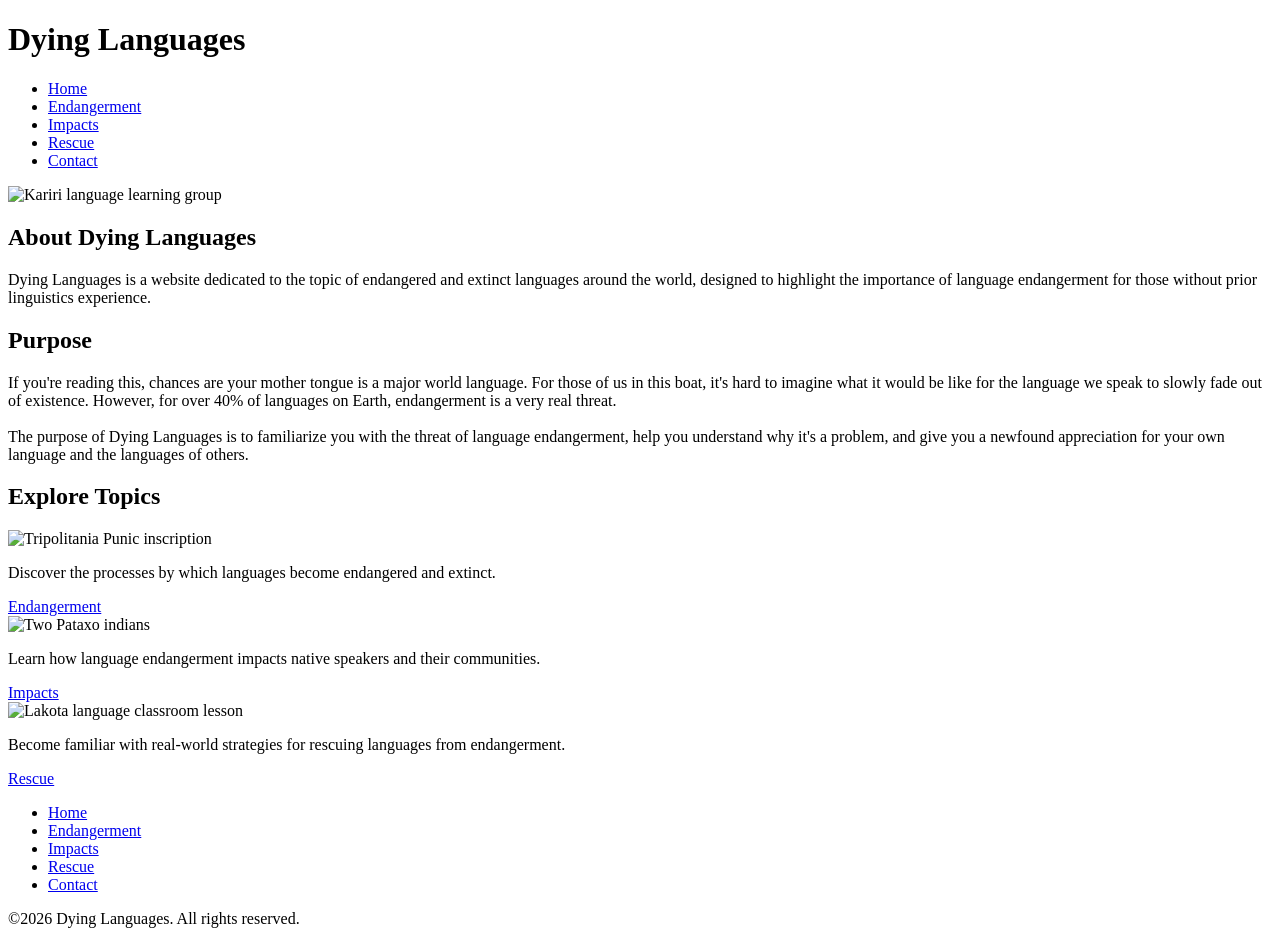
==== index.html @ ae824c7a "Rename Dying Languages/index.html to index.html" ====
<!DOCTYPE html>
<html lang="en">
<head>
    <meta charset="UTF-8">
    <meta name="viewport" content="width=device-width, initial-scale=1.0">
    <title>Dying Languages</title>
    <link rel="stylesheet" type="text/css" href="style.css">
    <link rel="icon" type="image/x-icon" href="/images/favicon.png">
    <link rel="preconnect" href="https://fonts.googleapis.com">
    <link rel="preconnect" href="https://fonts.gstatic.com" crossorigin>
    <link href="https://fonts.googleapis.com/css2?family=Fraunces:ital,opsz,wght@0,9..144,100..900;1,9..144,100..900&family=Manrope:wght@200..800&display=swap" rel="stylesheet">
</head>

<body>

    <header>

        <h1>Dying Languages</h1>

        <nav>

            <ul>
                <li><a href="index.html">Home</a></li>
                <li><a href="endangerment.html">Endangerment</a></li>
                <li><a href="impacts.html">Impacts</a></li>
                <li><a href="rescue.html">Rescue</a></li>
                <li><a href="contact.html">Contact</a></li>
            </ul>
        
        </nav>

    </header>

    <main>

        <div class="about">
            <img src="images/homehero.jpg" alt="Kariri language learning group">
            <h2>About Dying Languages</h2>
            <p>Dying Languages is a website dedicated to the topic of endangered and extinct languages around the world, designed to highlight the importance of language endangerment for those without prior linguistics experience.</p>
        </div>

        <div class="purpose">
            <h2>Purpose</h2>
            <p>If you're reading this, chances are your mother tongue is a major world language. For those of us in this boat, it's hard to imagine what it would be like for the language we speak to slowly fade out of existence.
                However, for over 40% of languages on Earth, endangerment is a very real threat.<br>
                <br>
                The purpose of Dying Languages is to familiarize you with the threat of language endangerment, help you understand why it's a problem, and give you a newfound
                appreciation for your own language and the languages of others.</p>
        </div>

        <div class="explore">
            <h2>Explore Topics</h2>
        </div>

        <div class="topics">
            <div class="topiccol" id="topiccol1">
                <img src="/images/endangerment.png" alt="Tripolitania Punic inscription">
                <p>Discover the processes by which languages become endangered and extinct.</p>
                <a href="endangerment.html" class="topicbutton" id="topicbutton1">Endangerment</a>
            </div>
            <div class="topiccol" id="topiccol2">
                <img src="/images/impacts.png" alt="Two Pataxo indians">
                <p>Learn how language endangerment impacts native speakers and their communities.</p>
                <a href="impacts.html" class="topicbutton" id="topicbutton2">Impacts</a>
            </div>
            <div class="topiccol" id="topiccol3">
                <img src="/images/rescue.png" alt="Lakota language classroom lesson">
                <p>Become familiar with real-world strategies for rescuing languages from endangerment.</p>
                <a href="rescue.html" class="topicbutton" id="topicbutton3">Rescue</a>
            </div>
        </div>

    </main>

    <footer>
        <ul>
            <li><a href="index.html">Home</a></li>
            <li><a href="endangerment.html">Endangerment</a></li>
            <li><a href="impacts.html">Impacts</a></li>
            <li><a href="rescue.html">Rescue</a></li>
            <li><a href="contact.html">Contact</a></li>
        </ul>
        <p>&#169;2026 Dying Languages. All rights reserved.</p>
    </footer>

</body>

</html>
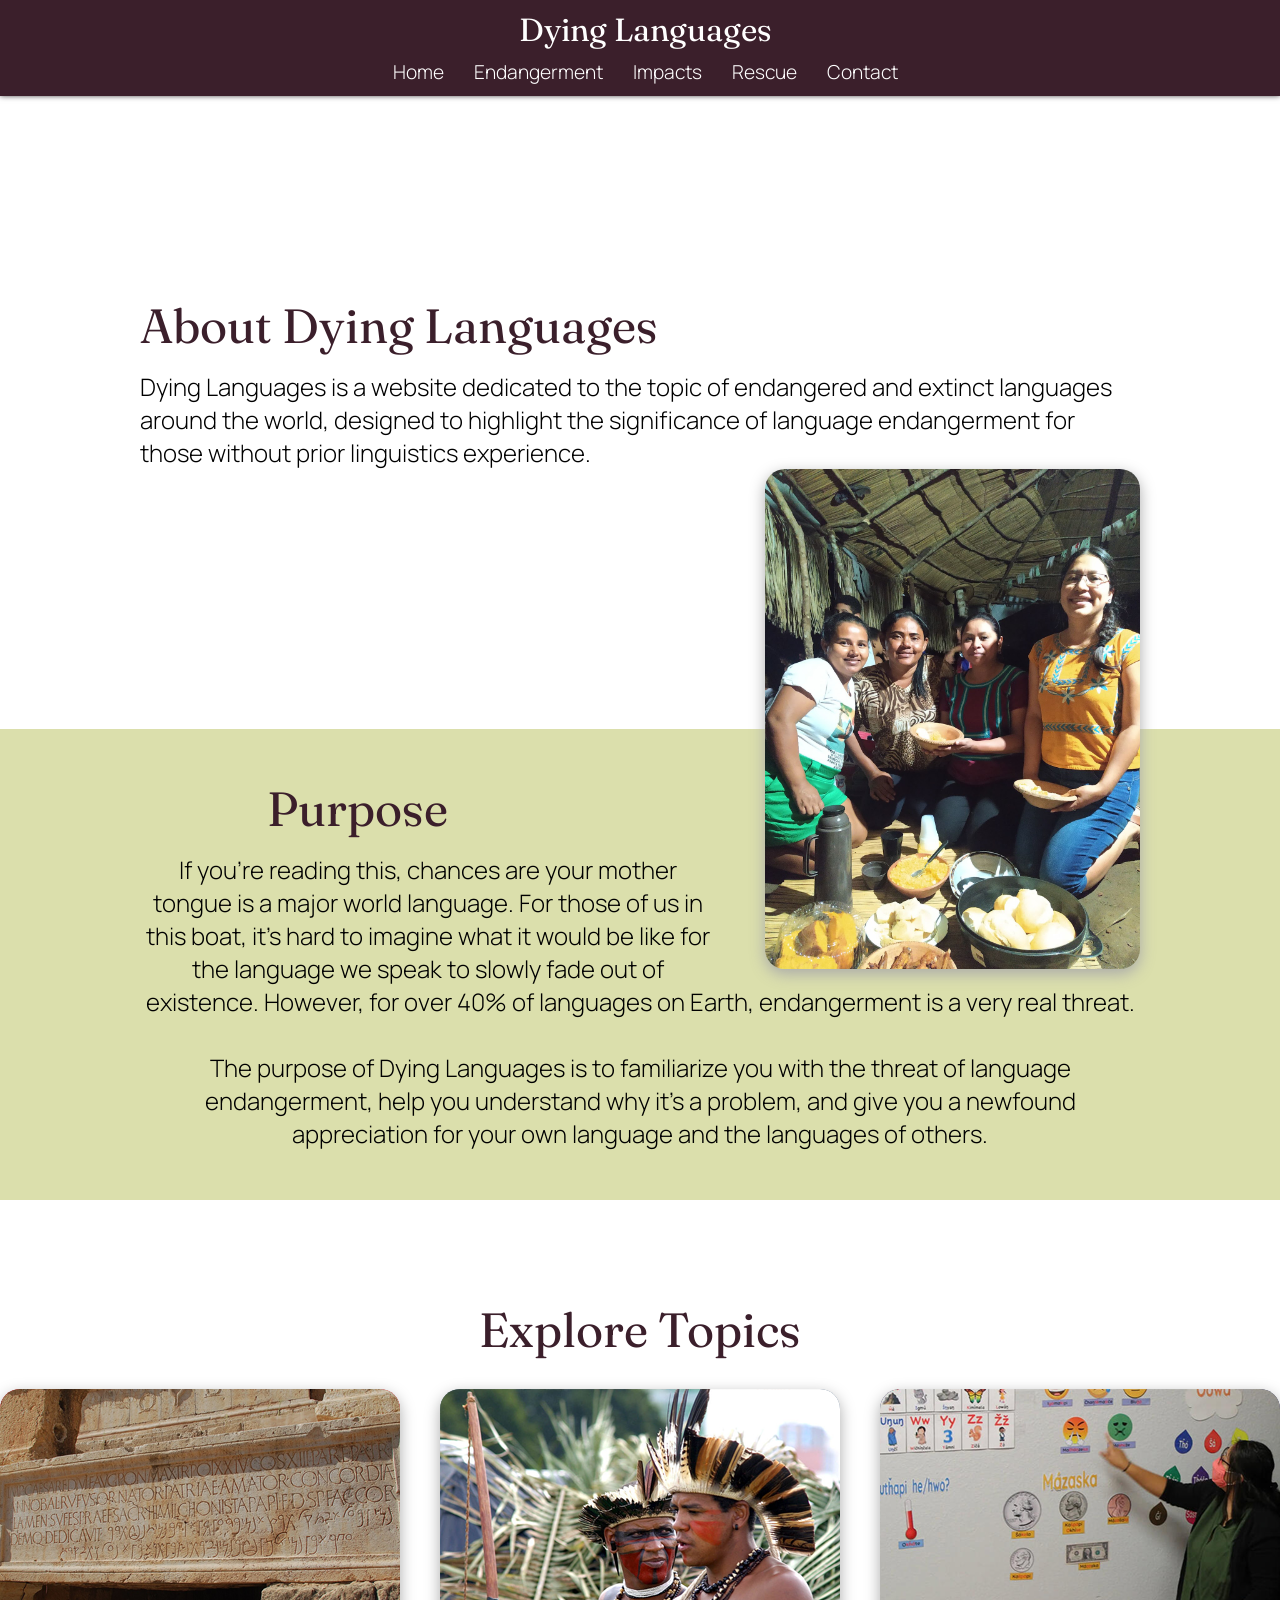
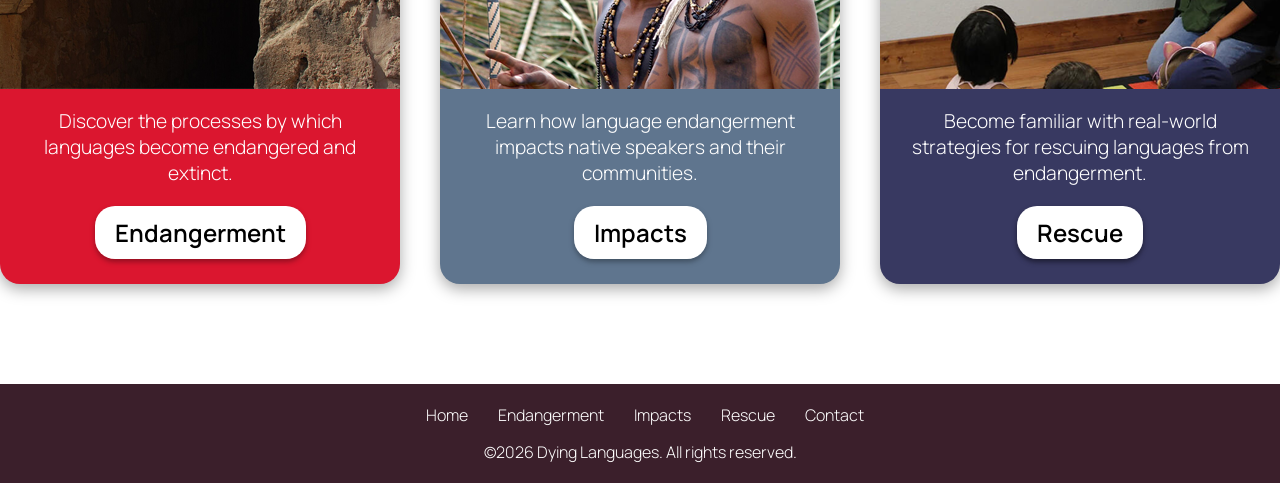
==== commit 49af49c5: "Add files via upload" ====
--- a/index.html
+++ b/index.html
@@ -3,9 +3,9 @@
 <head>
     <meta charset="UTF-8">
     <meta name="viewport" content="width=device-width, initial-scale=1.0">
-    <title>Dying Languages</title>
+    <title>Dying Languages / Home</title>
     <link rel="stylesheet" type="text/css" href="style.css">
-    <link rel="icon" type="image/x-icon" href="/images/favicon.png">
+    <link rel="icon" type="image/x-icon" href="/images/favicon.ico">
     <link rel="preconnect" href="https://fonts.googleapis.com">
     <link rel="preconnect" href="https://fonts.gstatic.com" crossorigin>
     <link href="https://fonts.googleapis.com/css2?family=Fraunces:ital,opsz,wght@0,9..144,100..900;1,9..144,100..900&family=Manrope:wght@200..800&display=swap" rel="stylesheet">
@@ -34,14 +34,16 @@
     <main>
 
         <div class="about">
+            <div>
+                <h2>About Dying Languages</h2>
+                <p>Dying Languages is a website dedicated to the topic of endangered and extinct languages around the world, designed to highlight the significance of language endangerment for those without prior linguistics experience.</p>
+            </div>
             <img src="images/homehero.jpg" alt="Kariri language learning group">
-            <h2>About Dying Languages</h2>
-            <p>Dying Languages is a website dedicated to the topic of endangered and extinct languages around the world, designed to highlight the importance of language endangerment for those without prior linguistics experience.</p>
         </div>
 
         <div class="purpose">
             <h2>Purpose</h2>
-            <p>If you're reading this, chances are your mother tongue is a major world language. For those of us in this boat, it's hard to imagine what it would be like for the language we speak to slowly fade out of existence.
+            <p>If you're reading this, chances are your mother tongue is a major world language. For those of us in this boat, it's hard to imagine what it would be like for the language we speak to slowly fade out of existence. 
                 However, for over 40% of languages on Earth, endangerment is a very real threat.<br>
                 <br>
                 The purpose of Dying Languages is to familiarize you with the threat of language endangerment, help you understand why it's a problem, and give you a newfound
@@ -85,4 +87,4 @@
 
 </body>
 
-</html>
+</html>
--- a/style.css
+++ b/style.css
@@ -0,0 +1,257 @@
+* {
+    margin: 0;
+    padding: 0;
+    box-sizing: border-box;
+}
+
+body {
+    background-color: #FFFFFF;
+    margin: 0;
+}
+
+header {
+    background-color: #3B1F2B;
+    color: #FFFFFF;
+    margin: 0;
+    padding-bottom: 5px;
+    position: sticky;
+    top: 0;
+    box-shadow: 0px -1px 6px #0D070A;
+}
+
+h1 {
+    font-family: "Fraunces", serif;
+    font-optical-sizing: auto;
+    font-weight: 400;
+    font-style: normal;
+    padding: 10px 10px 10px 20px;
+    text-align: center;
+}
+
+nav {
+    font-family: "Manrope", sans-serif;
+    font-optical-sizing: auto;
+    font-weight: 300;
+    font-style: normal;
+    font-size: 120%;
+    text-align: center;
+}
+
+nav ul {
+    display: inline-block;
+    list-style-type: none;
+    overflow: hidden;
+    background-color: #3B1F2B;
+}
+
+nav li {
+    float: left;
+}
+
+nav a {
+    text-align: center;
+    padding: 10px 10px 10px 20px;
+    text-decoration: none;
+}
+
+nav a:link {
+    color: #FFFFFF;
+}
+
+nav a:visited {
+    color: #FFFFFF;
+}
+
+nav a:hover {
+    color: #FFFFFF;
+}
+
+h2 {
+    font-family: "Fraunces", serif;
+    font-optical-sizing: auto;
+    font-weight: 400;
+    font-style: normal;
+    font-size: 300%;
+    color: #3B1F2B;
+}
+
+.about {
+    max-width: 1000px;
+    margin: 100px auto 260px auto;
+    vertical-align: middle;
+}
+
+.about img {
+    float: right;
+    margin-left: 50px;
+    max-height: 500px;
+    border-radius: 20px;
+    box-shadow: 0px 5px 15px #AAAAAA;
+}
+
+.about h2 {
+    text-align: left;
+    padding-top: 100px;
+    padding-bottom: 15px;
+}
+
+.about p {
+    font-family: "Manrope", sans-serif;
+    font-optical-sizing: auto;
+    font-weight: 300;
+    font-style: normal;
+    font-size: 150%;
+    text-align: left;
+}
+
+.purpose {
+    margin-bottom: 100px;
+    background-color: #DBDFAC;
+    padding: 50px 0px;
+}
+
+.purpose h2 {
+    text-align: center;
+    margin-bottom: 15px;
+}
+
+.purpose p {
+    font-family: "Manrope", sans-serif;
+    font-optical-sizing: auto;
+    font-weight: 300;
+    font-style: normal;
+    font-size: 150%;
+    text-align: center;
+    margin: auto;
+    max-width: 1000px;
+}
+
+.explore {
+    width: 65%;
+    margin-left: auto;
+    margin-right: auto;
+    text-align: center;
+}
+
+.topics {
+    max-width: 1350px;
+    margin-left: auto;
+    margin-right: auto;
+    margin-top: 30px;
+    display: flex;
+    justify-content: space-between;
+}
+
+.topiccol {
+    text-align: center;
+    padding-bottom: 35px;
+    border-radius: 20px;
+    box-shadow: 0px 5px 15px #AAAAAA;    
+}
+
+#topiccol1 {
+    background-color: #DB162F;
+}
+
+#topiccol2 {
+    background-color: #5F758E;
+}
+
+#topiccol3 {
+    background-color: #383961;
+}
+
+.topiccol img {
+    width: 100%;
+    border-top-left-radius: 20px;
+    border-top-right-radius: 20px;
+}
+
+.topiccol p {
+    font-family: "Manrope", sans-serif;
+    font-optical-sizing: auto;
+    font-weight: 300;
+    font-style: normal;
+    font-size: 120%;
+    max-width: 350px;
+    margin: 15px auto 30px auto;
+    color: #FFFFFF;
+}
+
+.topicbutton {
+    font-family: "Manrope", sans-serif;
+    font-optical-sizing: auto;
+    font-weight: 600;
+    font-style: normal;
+    font-size: 150%;
+    text-decoration: none;
+    background-color: #FFFFFF;
+    padding: 10px 20px;
+    border-radius: 20px;
+}
+
+#topicbutton1 {
+    box-shadow: 0px 3px 5px #950F21;
+}
+
+#topicbutton2 {
+    box-shadow: 0px 3px 5px #415162;
+}
+
+#topicbutton3 {
+    box-shadow: 0px 3px 5px #1E1E34;
+}
+
+.topicbutton:link {
+    color: #000000;
+}
+
+.topicbutton:visited {
+    color: #000000;
+}
+
+footer {
+    background-color: #3B1F2B;
+    text-align: center;
+    margin-top: 100px;
+    padding-top: 20px;
+    padding-bottom: 20px;
+    font-family: "Manrope", sans-serif;
+    font-optical-sizing: auto;
+    font-weight: 300;
+    font-style: normal;
+    text-align: center;
+    color: #FFFFFF;
+}
+
+footer ul {
+    display: inline-block;
+    list-style-type: none;
+    overflow: hidden;
+    background-color: #3B1F2B;
+}
+
+footer li {
+    float: left;
+}
+
+footer a {
+    padding: 10px 10px 10px 20px;
+    text-decoration: none;
+}
+
+footer a:link {
+    color: #FFFFFF;
+}
+
+footer a:visited {
+    color: #FFFFFF;
+}
+
+footer a:hover {
+    color: #FFFFFF;
+}
+
+footer p {
+    padding-top: 10px;
+}
